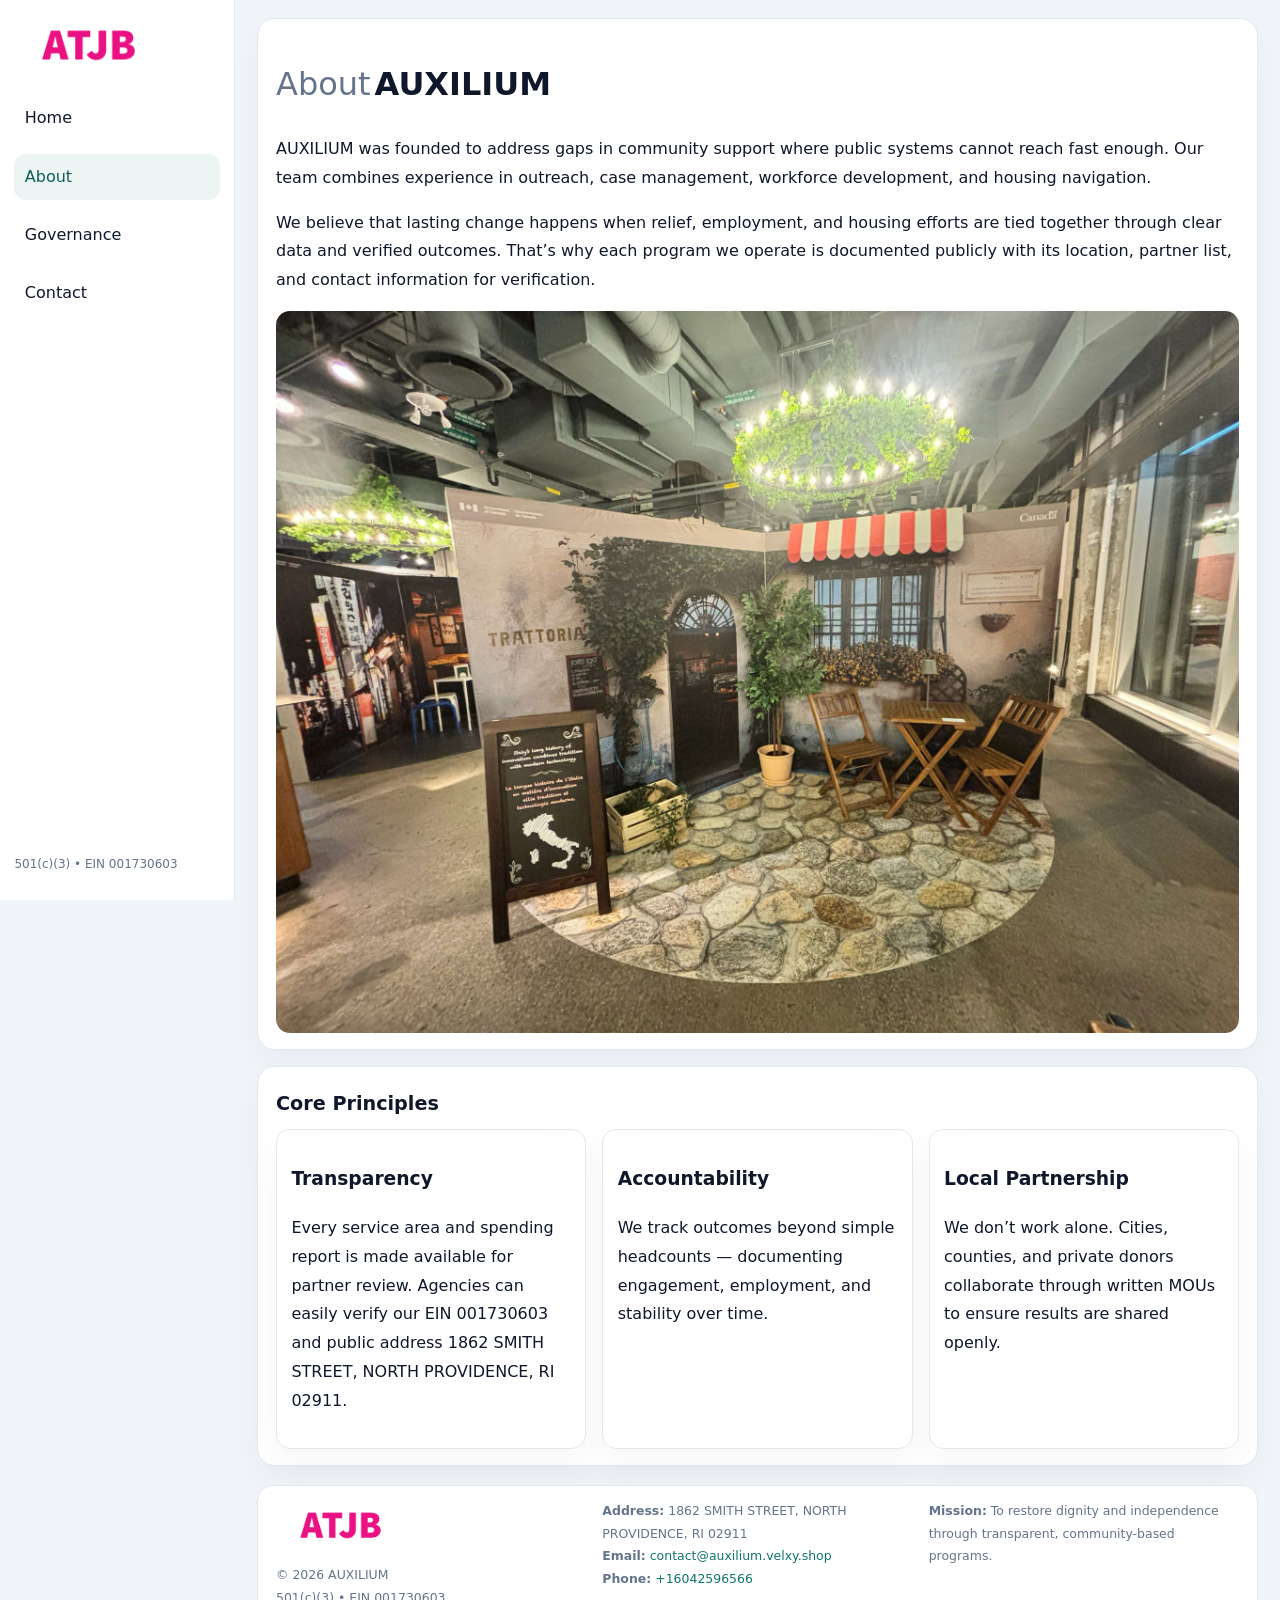
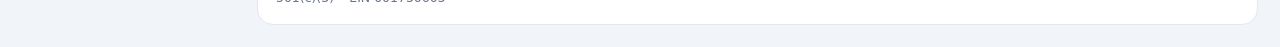
==== about.html @ 9db3a987 "Initial commit" ====
<!doctype html><html lang="en"><head>
<meta charset="utf-8">
<meta name="viewport" content="width=device-width,initial-scale=1">
<title>AUXILIUM – Nonprofit • 2025</title>
<link rel="stylesheet" href="assets/styles.css">
<link rel="icon" href="images/logo.png">
  <meta name="description" content="Our nonprofit strengthens the community with programs focused on community services, education, and direct relief.">
</head><body>
<div style="position:absolute;left:-9999px;top:-9999px;opacity:0" data-uniq="{{UNIQUE_BLOB}}">
  <span>Our nonprofit strengthens the community with programs focused on community services, education, and direct relief.</span><svg width="12" height="12" viewBox="0 0 12 12" xmlns="http://www.w3.org/2000/svg"><circle cx="6" cy="6" r="5" fill="#2b6cb0"/></svg><img src="images/hero.jpg" width="1" height="1" alt="" loading="lazy"/>
</div>

<div class="layout">
  <aside>
    <div class="cdedb739ca0"><a href="index.html"><img src="images/logo.png" alt=""></a></div>
    <a class="navlink" href="index.html">Home</a>
    <a class="navlink active" href="about.html">About</a>
    <a class="navlink" href="governance.html">Governance</a>
    <a class="navlink" href="contact.html">Contact</a>
    <div class="info">501(c)(3) • EIN 001730603</div>
  </aside>

  <main>
    <div class="block">
      <h1><span style="font-weight:500;color:var(--muted);margin-right:.25rem;">About</span><span style="font-weight:700;color:var(--ink);">AUXILIUM</span></h1>
      <p>AUXILIUM was founded to address gaps in community support where public systems cannot reach fast enough. Our team combines experience in outreach, case management, workforce development, and housing navigation.</p>
      <p>We believe that lasting change happens when relief, employment, and housing efforts are tied together through clear data and verified outcomes. That’s why each program we operate is documented publicly with its location, partner list, and contact information for verification.</p>
      <img src="images/about.jpg" alt="About AUXILIUM" style="margin-top:1rem">
    </div>

    <div class="block">
      <h2>Core Principles</h2>
      <div class="cards">
        <article class="ca51da439b3"><h3>Transparency</h3><p>Every service area and spending report is made available for partner review. Agencies can easily verify our EIN 001730603 and public address 1862 SMITH STREET,
NORTH PROVIDENCE, RI 02911.</p></article>
        <article class="ca51da439b3"><h3>Accountability</h3><p>We track outcomes beyond simple headcounts — documenting engagement, employment, and stability over time.</p></article>
        <article class="ca51da439b3"><h3>Local Partnership</h3><p>We don’t work alone. Cities, counties, and private donors collaborate through written MOUs to ensure results are shared openly.</p></article>
      </div>
    </div>

    <footer>
      <div class="footer-grid">
        <div><img src="images/logo.png" style="width:130px;margin-bottom:.35rem" alt=""><div class="small">© <span id="year"></span> AUXILIUM</div><div class="small">501(c)(3) • EIN 001730603</div></div>
        <div><div class="small"><strong>Address:</strong> 1862 SMITH STREET,
NORTH PROVIDENCE, RI 02911</div><div class="small"><strong>Email:</strong> <a href="mailto:contact@auxilium.velxy.shop">contact@auxilium.velxy.shop</a></div><div class="small"><strong>Phone:</strong> <a href="tel:+16042596566">+16042596566</a></div></div>
        <div><div class="small"><strong>Mission:</strong> To restore dignity and independence through transparent, community-based programs.</div></div>
      </div>
    </footer>
  </main>
</div>
<script>(()=>{const y=document.getElementById('year');if(y)y.textContent=new Date().getFullYear();})();</script>
</body></html>
---- assets/styles.css ----
:root{
  --ink:#0f172a;
  --muted:#64748b;
  --paper:#ffffff;
  --line:#e2e8f0;
  --brand:#0f766e;
  --brand-ink:#115e59;
  --soft:#ecfdf3;
  --r:16px;
  --sh:0 14px 35px rgba(15,23,42,.04);
}
*{box-sizing:border-box}
html,body{height:100%}
body{
  margin:0;
  background:#f1f5f9;
  color:var(--ink);
  font-family:Inter,system-ui,-apple-system,BlinkMacSystemFont,Arial,sans-serif;
  line-height:1.8;
  -webkit-text-size-adjust:100%;
}
img{max-width:100%;height:auto;display:block;border-radius:14px}
a{color:var(--brand);text-decoration:none}
a:hover{text-decoration:underline}

/* LAYOUT WITH SIDEBAR */
.layout{
  display:flex;
  min-height:100vh;
}
aside{
  width:235px;
  background:#fff;
  border-right:1px solid var(--line);
  padding:1rem .9rem 1.5rem;
  position:sticky;
  top:0;
  height:100vh;
  display:flex;
  flex-direction:column;
  gap:.75rem;
}
.cdedb739ca0 img{width:150px}
.navlink{
  display:block;
  padding:.55rem .65rem;
  border-radius:12px;
  color:var(--ink);
  font-weight:500;
}
.navlink.active,
.navlink:hover{
  background:rgba(15,118,110,.08);
  color:var(--brand-ink);
  text-decoration:none;
}
aside .info{
  margin-top:auto;
  font-size:.75rem;
  color:var(--muted);
}

/* MAIN CONTENT */
main{
  flex:1;
  padding:1.1rem 1.4rem 1.4rem;
  width:100%;
}
.c85162354a4{
  background:linear-gradient(130deg,var(--soft),#fff 70%);
  border:1px solid rgba(15,118,110,.04);
  border-radius:18px;
  padding:1.1rem 1.1rem 1rem;
  display:grid;
  grid-template-columns:1.1fr .9fr;
  gap:1rem;
  align-items:center;
  box-shadow:var(--sh);
}
.c85162354a4 h1{font-size:clamp(1.6rem,3.1vw,2.25rem);margin:.2rem 0 .5rem}
.c85162354a4 p.lead{color:var(--muted);max-width:540px}
.section{
  margin-top:1.15rem;
}
.block{
  background:#fff;
  border:1px solid var(--line);
  border-radius:18px;
  padding:1rem 1.1rem;
  box-shadow:var(--sh);
  margin-bottom:1rem;
}
h2{font-size:1.2rem;margin:.2rem 0 .5rem}
.c8c8a466138{
  display:inline-block;
  background:rgba(15,118,110,.1);
  color:var(--brand-ink);
  padding:.2rem .6rem;
  border-radius:999px;
  font-size:.7rem;
  font-weight:600;
}
.two-col{
  display:grid;
  grid-template-columns:1fr 1fr;
  gap:1rem;
}
.cards{
  display:grid;
  grid-template-columns:repeat(auto-fit,minmax(230px,1fr));
  gap:1rem;
}
.ca51da439b3{
  background:#fff;
  border:1px solid var(--line);
  border-radius:14px;
  padding:.8rem .9rem 1rem;
  box-shadow:var(--sh);
}
.timeline{list-style:none;margin:.5rem 0 0;padding:0}
.timeline li{position:relative;padding-left:1.35rem;margin:.4rem 0}
.timeline li::before{
  content:"";position:absolute;left:.25rem;top:.6rem;width:.45rem;height:.45rem;
  border-radius:999px;background:var(--brand)
}

/* CONTACT FORM */
button,input,textarea,select{font:inherit}
.contact-form{
  display:grid;grid-template-columns:1fr;gap:12px;max-width:780px;
}
.contact-form .row-2{
  display:grid;grid-template-columns:1fr 1fr;gap:12px;
}
.contact-form input,
.contact-form textarea{
  width:100%;padding:.85rem 1rem;border:1px solid var(--line);
  border-radius:14px;min-height:44px;background:#fff;
}
.contact-form textarea{resize:vertical}
.contact-form button{
  width:auto;justify-self:start;padding:.9rem 1.4rem;background:var(--brand);
  color:#fff;border:0;border-radius:14px;cursor:pointer
}
.contact-form button:hover{background:var(--brand-ink)}

/* FOOTER */
footer{
  margin-top:1.2rem;background:#fff;border:1px solid var(--line);
  border-radius:16px;padding:.9rem 1.1rem
}
.footer-grid{
  display:grid;grid-template-columns:repeat(auto-fit,minmax(220px,1fr));
  gap:1rem
}
.small{color:var(--muted);font-size:.78rem}

/* RESPONSIVE */
@media(max-width:900px){
  .layout{flex-direction:column}
  aside{
    width:100%;height:auto;flex-direction:row;flex-wrap:wrap;
    align-items:center;gap:.5rem 1rem
  }
  aside .info{margin-top:0}
  main{padding:1rem .85rem 1.2rem}
  .c85162354a4{grid-template-columns:1fr}
  .two-col{grid-template-columns:1fr}
}
@media(max-width:600px){
  .contact-form .row-2{grid-template-columns:1fr}
}
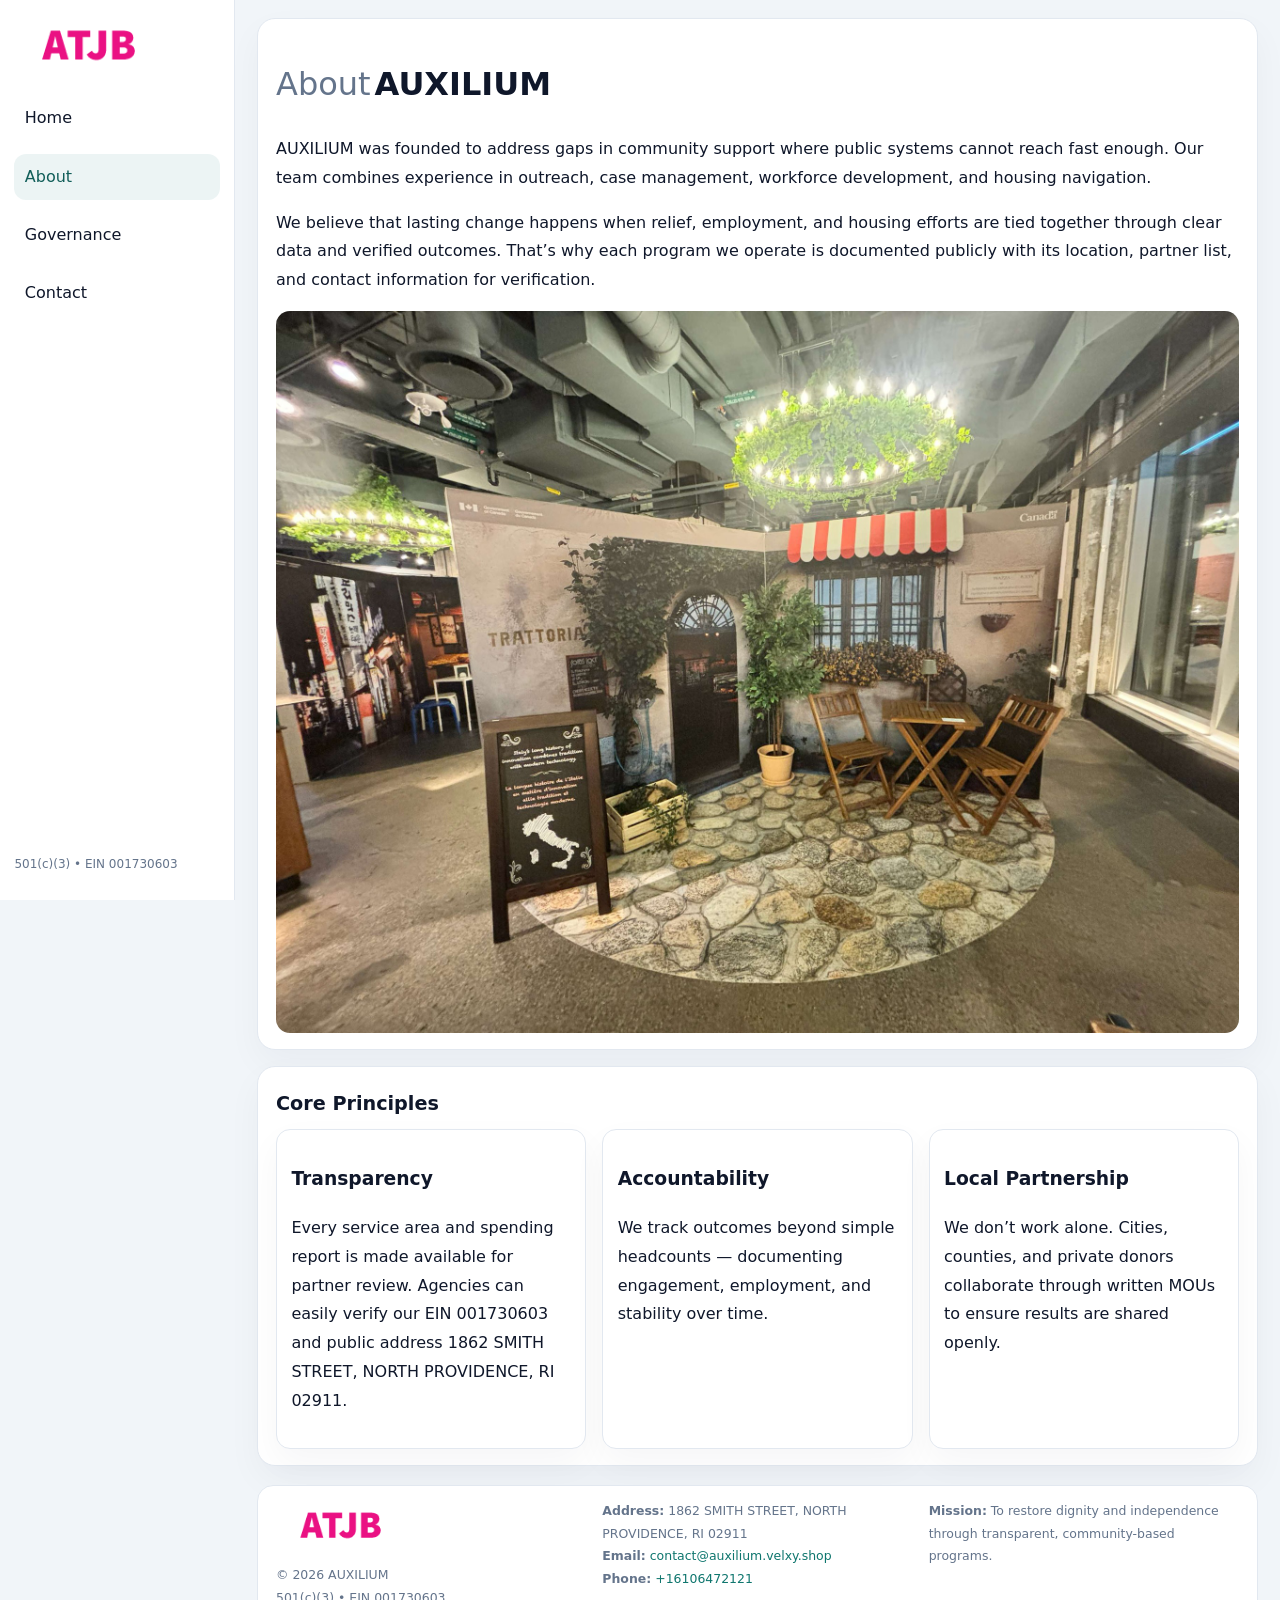
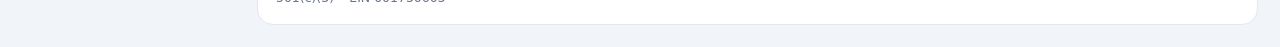
==== commit deaec38a: "Update phone number to +16106472121 (auto script)" ====
--- a/about.html
+++ b/about.html
@@ -42,11 +42,11 @@
       <div class="footer-grid">
         <div><img src="images/logo.png" style="width:130px;margin-bottom:.35rem" alt=""><div class="small">© <span id="year"></span> AUXILIUM</div><div class="small">501(c)(3) • EIN 001730603</div></div>
         <div><div class="small"><strong>Address:</strong> 1862 SMITH STREET,
-NORTH PROVIDENCE, RI 02911</div><div class="small"><strong>Email:</strong> <a href="mailto:contact@auxilium.velxy.shop">contact@auxilium.velxy.shop</a></div><div class="small"><strong>Phone:</strong> <a href="tel:+16042596566">+16042596566</a></div></div>
+NORTH PROVIDENCE, RI 02911</div><div class="small"><strong>Email:</strong> <a href="mailto:contact@auxilium.velxy.shop">contact@auxilium.velxy.shop</a></div><div class="small"><strong>Phone:</strong> <a href="tel:+16106472121">+16106472121</a></div></div>
         <div><div class="small"><strong>Mission:</strong> To restore dignity and independence through transparent, community-based programs.</div></div>
       </div>
     </footer>
   </main>
 </div>
 <script>(()=>{const y=document.getElementById('year');if(y)y.textContent=new Date().getFullYear();})();</script>
-</body></html>
+</body></html>
